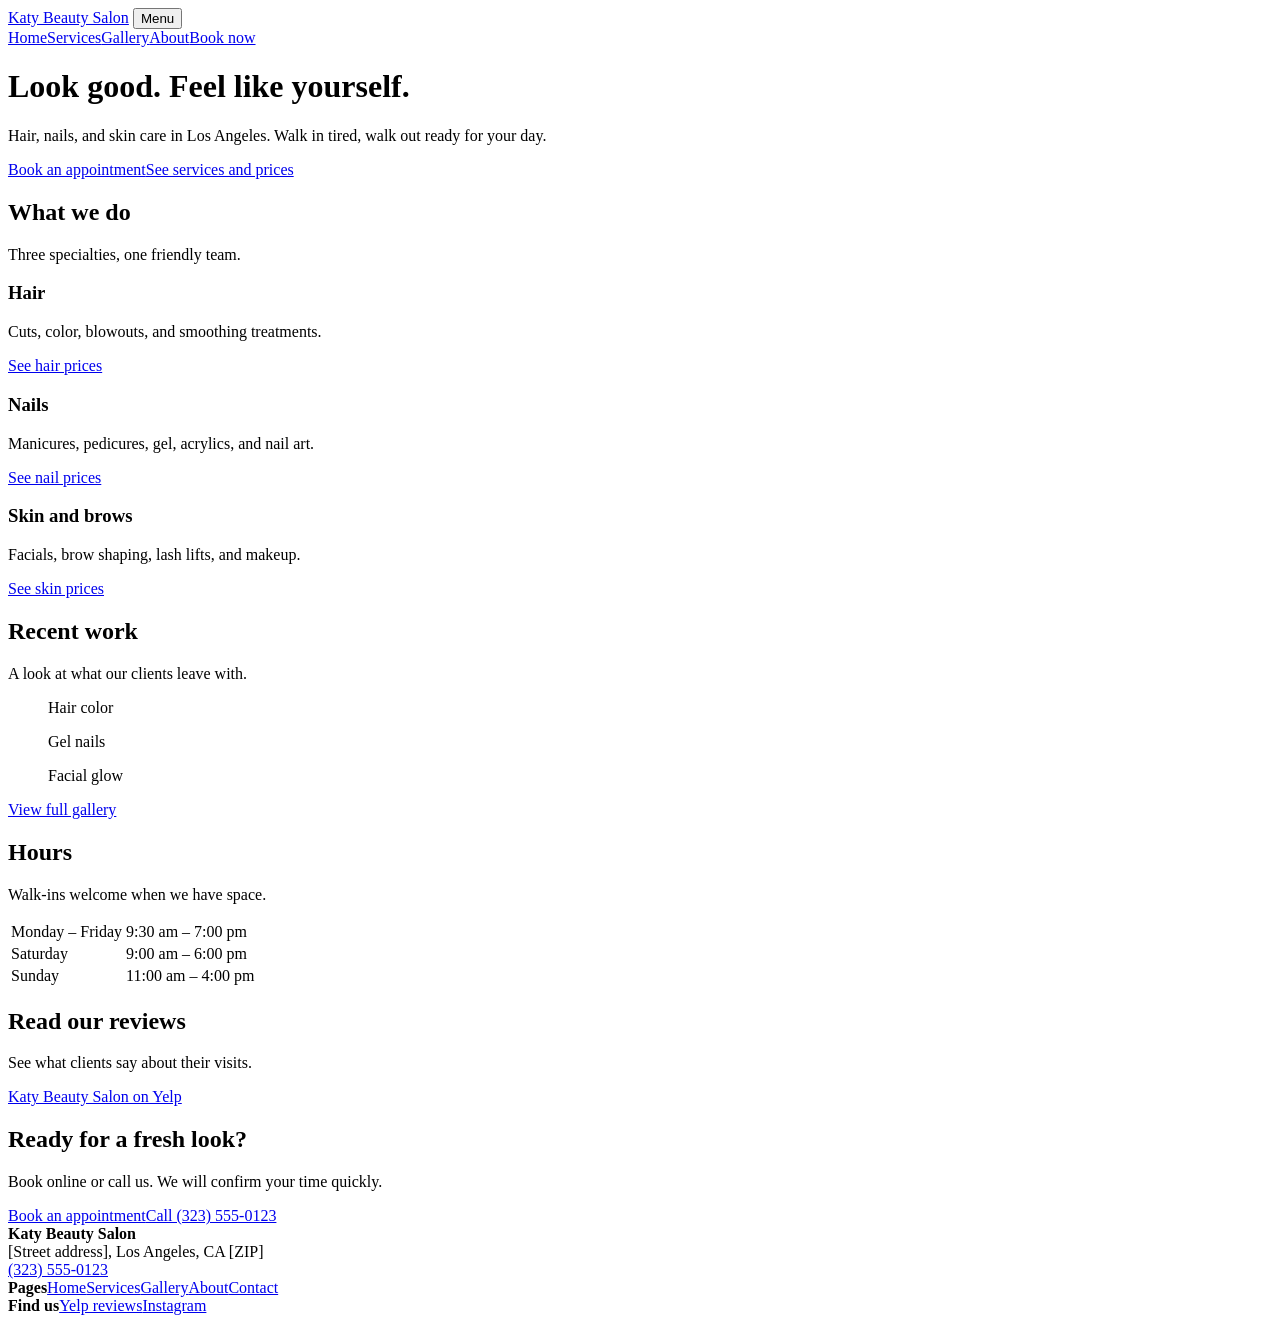
==== index.html @ 082a3955 "Add files via upload" ====
<!DOCTYPE html>
<html lang="en"><head><meta charset="utf-8"><meta name="viewport" content="width=device-width, initial-scale=1">
<title>Hair, Nails & Skin | Katy Beauty Salon, Los Angeles</title><meta name="description" content="Katy Beauty Salon in Los Angeles: haircuts, color, nails, facials and brows. Book your appointment online.">
<link rel="icon" href="data:image/svg+xml,%3Csvg xmlns='http://www.w3.org/2000/svg' viewBox='0 0 100 100'%3E%3Ctext y='.9em' font-size='90'%3E💅%3C/text%3E%3C/svg%3E">
<link rel="preconnect" href="https://fonts.googleapis.com"><link rel="preconnect" href="https://fonts.gstatic.com" crossorigin>
<link href="https://fonts.googleapis.com/css2?family=Bricolage+Grotesque:opsz,wght@12..96,700;12..96,800&family=Figtree:wght@400;500;600&display=swap" rel="stylesheet">
<link rel="stylesheet" href="css/style.css"></head><body>
<header><div class="wrap"><a class="logo" href="index.html">Katy Beauty Salon</a>
<button class="menu-toggle" aria-expanded="false" aria-controls="nav">Menu</button><nav id="nav" aria-label="Main"><a href="index.html" aria-current="page">Home</a><a href="services.html">Services</a><a href="gallery.html">Gallery</a><a href="about.html">About</a><a class="btn" href="contact.html#book">Book now</a></nav></div></header>
<main>
<div class="hero"><div class="wrap"><div><h1>Look good. Feel like yourself.</h1><p class="lede">Hair, nails, and skin care in Los Angeles. Walk in tired, walk out ready for your day.</p>
<div class="cta"><a class="btn" href="contact.html#book">Book an appointment</a><a class="btn ghost" href="services.html">See services and prices</a></div></div><div class="arch" role="img" aria-label="Salon hero photo"></div></div></div>
<section><div class="wrap"><h2>What we do</h2><p class="sub">Three specialties, one friendly team.</p><div class="cards">
<div class="card"><h3>Hair</h3><p>Cuts, color, blowouts, and smoothing treatments.</p><a href="services.html#hair">See hair prices</a></div>
<div class="card"><h3>Nails</h3><p>Manicures, pedicures, gel, acrylics, and nail art.</p><a href="services.html#nails">See nail prices</a></div>
<div class="card"><h3>Skin and brows</h3><p>Facials, brow shaping, lash lifts, and makeup.</p><a href="services.html#skin">See skin prices</a></div></div></div></section>
<section class="band"><div class="wrap"><h2>Recent work</h2><p class="sub">A look at what our clients leave with.</p><div class="grid"><figure class="ph"><img src="images/hair-1.jpg" alt="Hair color at Katy Beauty Salon" loading="lazy" onerror="this.remove()"><figcaption>Hair color</figcaption></figure><figure class="ph"><img src="images/nails-1.jpg" alt="Gel nails at Katy Beauty Salon" loading="lazy" onerror="this.remove()"><figcaption>Gel nails</figcaption></figure><figure class="ph"><img src="images/skin-1.jpg" alt="Facial glow at Katy Beauty Salon" loading="lazy" onerror="this.remove()"><figcaption>Facial glow</figcaption></figure></div><p><a class="btn ghost" href="gallery.html">View full gallery</a></p></div></section>
<section><div class="wrap split"><div><h2>Hours</h2><p class="sub">Walk-ins welcome when we have space.</p><table class="hours" aria-label="Opening hours"><tr><td>Monday – Friday</td><td>9:30 am – 7:00 pm</td></tr><tr><td>Saturday</td><td>9:00 am – 6:00 pm</td></tr><tr><td>Sunday</td><td>11:00 am – 4:00 pm</td></tr></table></div><div><h2>Read our reviews</h2><p class="sub">See what clients say about their visits.</p><a class="btn ghost" href="https://www.yelp.com/biz/katy-beauty-salon-los-angeles-3" target="_blank" rel="noopener">Katy Beauty Salon on Yelp</a></div></div></section><section class="band"><div class="wrap"><h2>Ready for a fresh look?</h2><p class="sub">Book online or call us. We will confirm your time quickly.</p><div class="cta"><a class="btn" href="contact.html#book">Book an appointment</a><a class="btn ghost" href="tel:+13235550123">Call (323) 555-0123</a></div></div></section></main>
<footer><div class="wrap"><div><strong>Katy Beauty Salon</strong><br>[Street address], Los Angeles, CA [ZIP]<br><a href="tel:+13235550123">(323) 555-0123</a></div>
<div><strong>Pages</strong><a href="index.html">Home</a><a href="services.html">Services</a><a href="gallery.html">Gallery</a><a href="about.html">About</a><a href="contact.html">Contact</a></div>
<div><strong>Find us</strong><a href="https://www.yelp.com/biz/katy-beauty-salon-los-angeles-3" target="_blank" rel="noopener">Yelp reviews</a><a href="#">Instagram</a></div></div></footer>
<script src="js/main.js"></script></body></html>
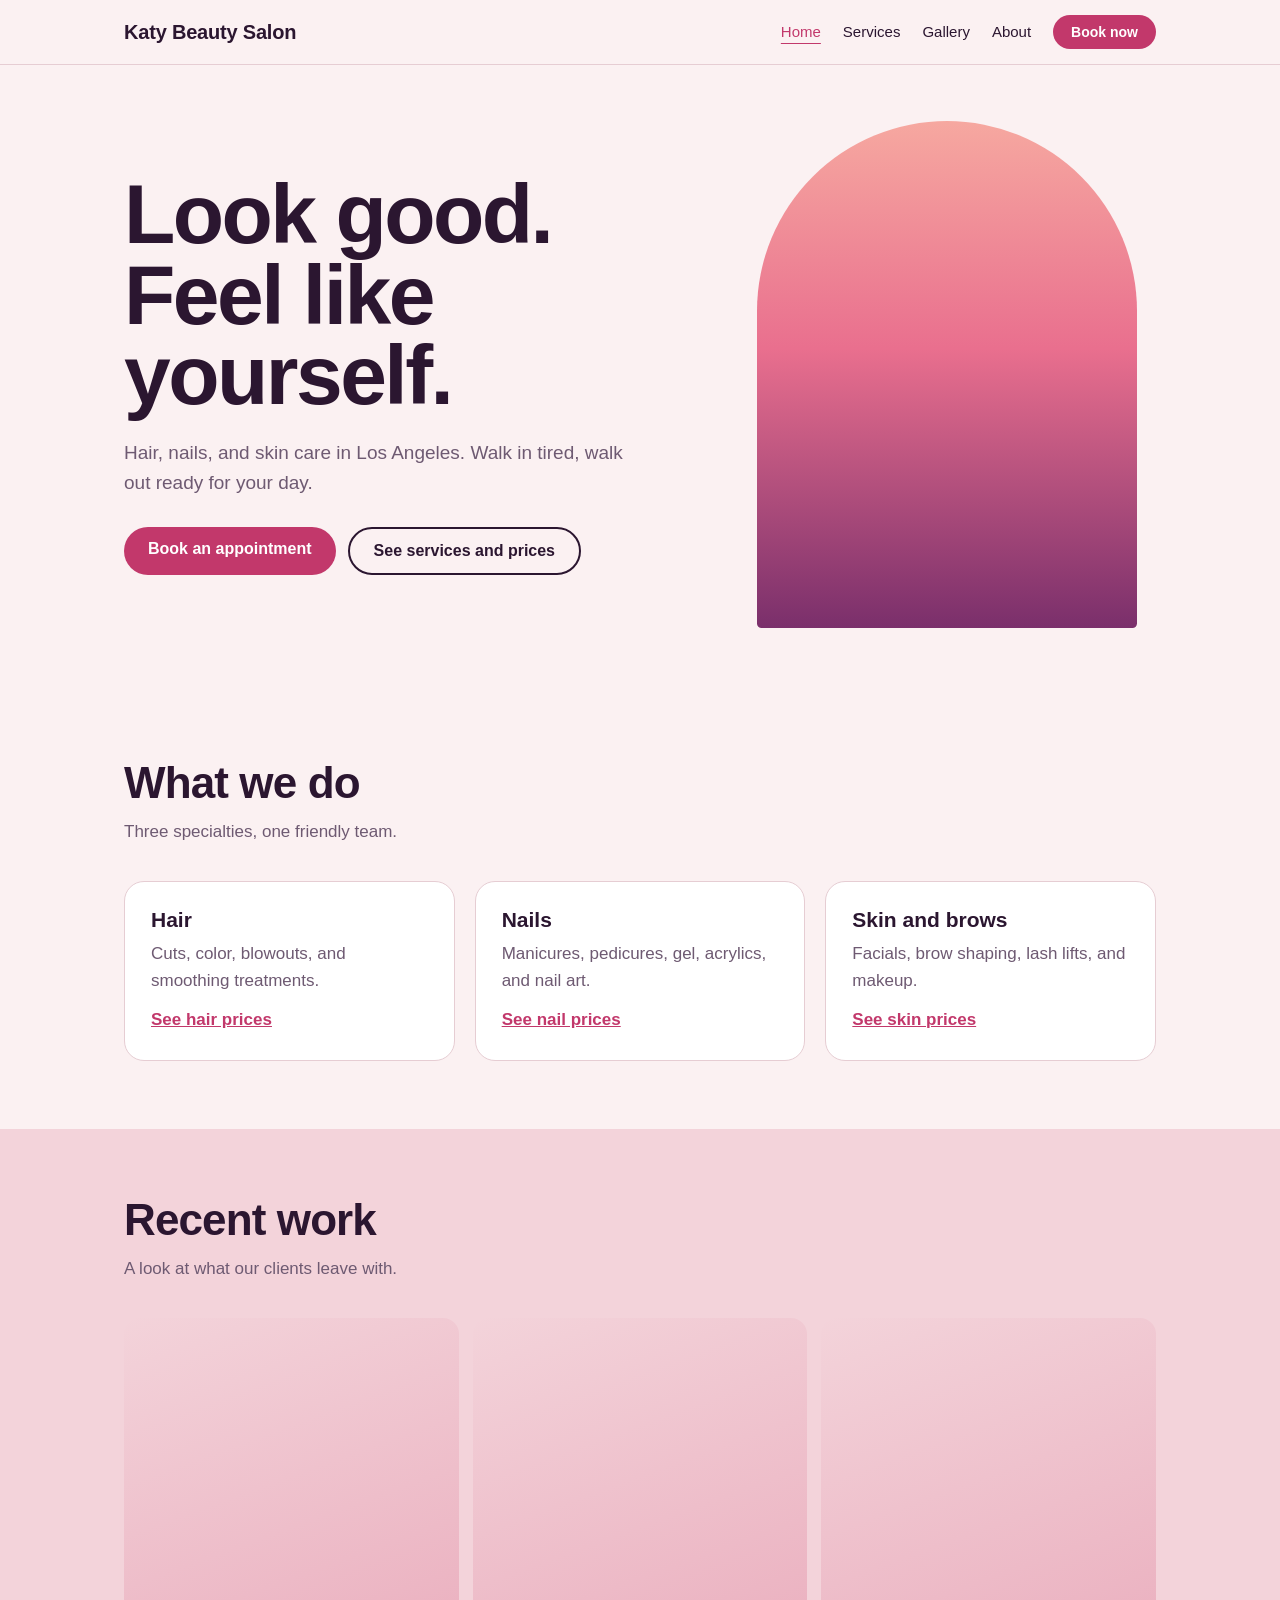
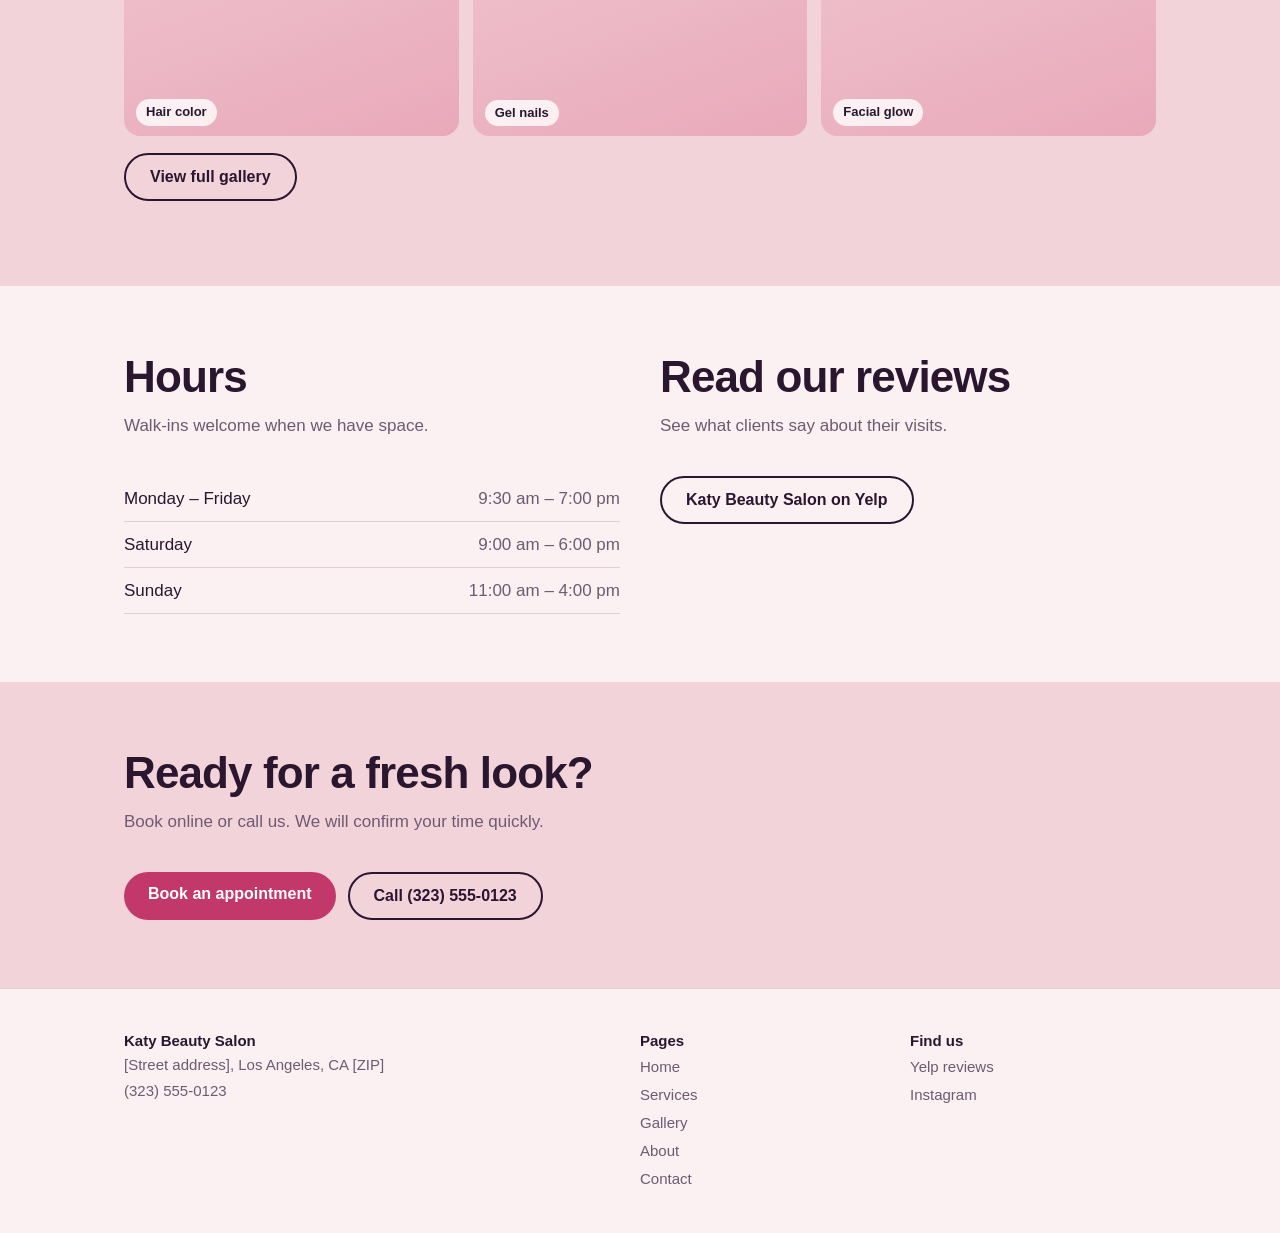
==== commit e840fb45: "Add files via upload" ====
--- a/index.html
+++ b/index.html
@@ -4,7 +4,7 @@
 <link rel="icon" href="data:image/svg+xml,%3Csvg xmlns='http://www.w3.org/2000/svg' viewBox='0 0 100 100'%3E%3Ctext y='.9em' font-size='90'%3E💅%3C/text%3E%3C/svg%3E">
 <link rel="preconnect" href="https://fonts.googleapis.com"><link rel="preconnect" href="https://fonts.gstatic.com" crossorigin>
 <link href="https://fonts.googleapis.com/css2?family=Bricolage+Grotesque:opsz,wght@12..96,700;12..96,800&family=Figtree:wght@400;500;600&display=swap" rel="stylesheet">
-<link rel="stylesheet" href="css/style.css"></head><body>
+<link rel="stylesheet" href="style.css"></head><body>
 <header><div class="wrap"><a class="logo" href="index.html">Katy Beauty Salon</a>
 <button class="menu-toggle" aria-expanded="false" aria-controls="nav">Menu</button><nav id="nav" aria-label="Main"><a href="index.html" aria-current="page">Home</a><a href="services.html">Services</a><a href="gallery.html">Gallery</a><a href="about.html">About</a><a class="btn" href="contact.html#book">Book now</a></nav></div></header>
 <main>
@@ -19,4 +19,4 @@
 <footer><div class="wrap"><div><strong>Katy Beauty Salon</strong><br>[Street address], Los Angeles, CA [ZIP]<br><a href="tel:+13235550123">(323) 555-0123</a></div>
 <div><strong>Pages</strong><a href="index.html">Home</a><a href="services.html">Services</a><a href="gallery.html">Gallery</a><a href="about.html">About</a><a href="contact.html">Contact</a></div>
 <div><strong>Find us</strong><a href="https://www.yelp.com/biz/katy-beauty-salon-los-angeles-3" target="_blank" rel="noopener">Yelp reviews</a><a href="#">Instagram</a></div></div></footer>
-<script src="js/main.js"></script></body></html>+<script src="main.js"></script></body></html>
--- a/style.css
+++ b/style.css
@@ -0,0 +1,52 @@
+:root{--bg:#FBF1F2;--surface:#fff;--ink:#2B1630;--muted:#6E5A72;--accent:#C2386B;--accent-ink:#fff;--soft:#F3D3DA;--line:#E6CDD3;
+--display:"Bricolage Grotesque","Helvetica Neue",Arial,sans-serif;--body:"Figtree","Helvetica Neue",Arial,sans-serif}
+@media(prefers-color-scheme:dark){:root{--bg:#1D0F22;--surface:#2A1830;--ink:#FBEFF1;--muted:#C9B3CC;--accent:#F07BA3;--accent-ink:#2B1630;--soft:#3C2342;--line:#47304D}}
+*{box-sizing:border-box}html{scroll-behavior:smooth}
+body{margin:0;background:var(--bg);color:var(--ink);font:400 17px/1.6 var(--body)}
+a{color:inherit}:focus-visible{outline:3px solid var(--accent);outline-offset:3px}
+.wrap{max-width:1080px;margin:0 auto;padding:0 24px}
+header{position:sticky;top:0;z-index:5;background:var(--bg);border-bottom:1px solid var(--line)}
+header .wrap{display:flex;align-items:center;justify-content:space-between;height:64px}
+.logo{font:800 20px var(--display);text-decoration:none;letter-spacing:-.01em}
+nav{display:flex;gap:22px;align-items:center}
+nav a{text-decoration:none;font-weight:500;font-size:15px}nav a:hover,nav a[aria-current]{color:var(--accent)}
+nav a[aria-current]{text-decoration:underline;text-underline-offset:6px}
+.btn{display:inline-block;background:var(--accent);color:var(--accent-ink);padding:13px 24px;border-radius:999px;text-decoration:none;border:0;font:600 16px var(--body);cursor:pointer}
+.btn:hover{filter:brightness(1.08)}.btn.ghost{background:transparent;color:var(--ink);border:2px solid var(--ink)}
+nav .btn{padding:9px 18px;font-size:14px;color:var(--accent-ink)}nav .btn:hover{color:var(--accent-ink)}
+.menu-toggle{display:none;background:none;border:2px solid var(--ink);color:var(--ink);border-radius:10px;padding:6px 12px;font:600 14px var(--body)}
+h1{font:800 clamp(42px,8vw,84px)/.96 var(--display);letter-spacing:-.03em;margin:0 0 22px}
+h2{font:800 clamp(28px,5vw,44px)/1.05 var(--display);letter-spacing:-.02em;margin:0 0 12px}
+h3{font:700 21px var(--display);margin:0 0 8px}
+.lede{font-size:19px;max-width:48ch;color:var(--muted);margin:0 0 28px}
+.sub{color:var(--muted);margin:0 0 36px;max-width:54ch}
+section{padding:68px 0}.band{background:var(--soft)}
+.hero .wrap{display:grid;grid-template-columns:1.15fr .85fr;gap:48px;align-items:center;padding-top:56px;padding-bottom:64px}
+.cta{display:flex;gap:12px;flex-wrap:wrap}
+.arch{aspect-ratio:3/4;border-radius:999px 999px 24px 24px;max-width:380px;width:100%;justify-self:center;
+background:url(images/hero.jpg) center/cover,linear-gradient(180deg,#F6A8A0,#E96F8E 45%,#7A2F6B)}
+.pagehead{padding:56px 0 8px}.pagehead h1{font-size:clamp(38px,6vw,64px)}
+.cards{display:grid;grid-template-columns:repeat(3,1fr);gap:20px}
+.card{background:var(--surface);border:1px solid var(--line);border-radius:20px;padding:26px}
+.card p{color:var(--muted);margin:0 0 12px}.card a{font-weight:600;color:var(--accent)}
+.price li{display:flex;justify-content:space-between;gap:12px;padding:10px 0;border-top:1px solid var(--line)}
+.price{list-style:none;margin:0;padding:0}.price li:first-child{border-top:0}.price b{color:var(--accent);font-weight:600;white-space:nowrap}
+.grid{display:grid;grid-template-columns:repeat(3,1fr);gap:14px}
+.grid.two{grid-template-columns:repeat(2,1fr)}
+.ph{aspect-ratio:4/5;border-radius:16px;overflow:hidden;background:linear-gradient(160deg,var(--soft),#E9A9BA);position:relative;margin:0}
+.ph img{width:100%;height:100%;object-fit:cover;display:block;position:absolute;inset:0}
+.ph figcaption{position:absolute;left:12px;bottom:10px;font-size:13px;font-weight:600;color:#2B1630;background:rgba(255,255,255,.8);padding:3px 10px;border-radius:99px}
+.ph img+figcaption{display:none}
+.split{display:grid;grid-template-columns:1fr 1fr;gap:40px;align-items:start}
+.hours{width:100%;border-collapse:collapse}.hours td{padding:9px 0;border-bottom:1px solid var(--line)}.hours td:last-child{text-align:right;color:var(--muted)}
+form{display:grid;gap:14px;background:var(--surface);border:1px solid var(--line);border-radius:20px;padding:26px}
+label{font-weight:600;font-size:14px;display:grid;gap:6px}
+input,select,textarea{font:400 16px var(--body);padding:12px 14px;border:1px solid var(--line);border-radius:12px;background:var(--bg);color:var(--ink);width:100%}
+.note{font-size:14px;color:var(--muted);margin:0;min-height:1.4em}
+footer{border-top:1px solid var(--line);padding:40px 0;color:var(--muted);font-size:15px}
+footer .wrap{display:grid;grid-template-columns:2fr 1fr 1fr;gap:24px}footer a{display:block;text-decoration:none;padding:2px 0}footer a:hover{color:var(--accent)}
+footer strong{color:var(--ink)}
+@media(max-width:820px){
+.hero .wrap,.split,.cards,footer .wrap{grid-template-columns:1fr}.grid{grid-template-columns:repeat(2,1fr)}.arch{max-width:260px}
+.menu-toggle{display:block}nav{display:none;position:absolute;top:64px;left:0;right:0;background:var(--bg);border-bottom:1px solid var(--line);flex-direction:column;align-items:flex-start;padding:16px 24px;gap:14px}
+nav.open{display:flex}}
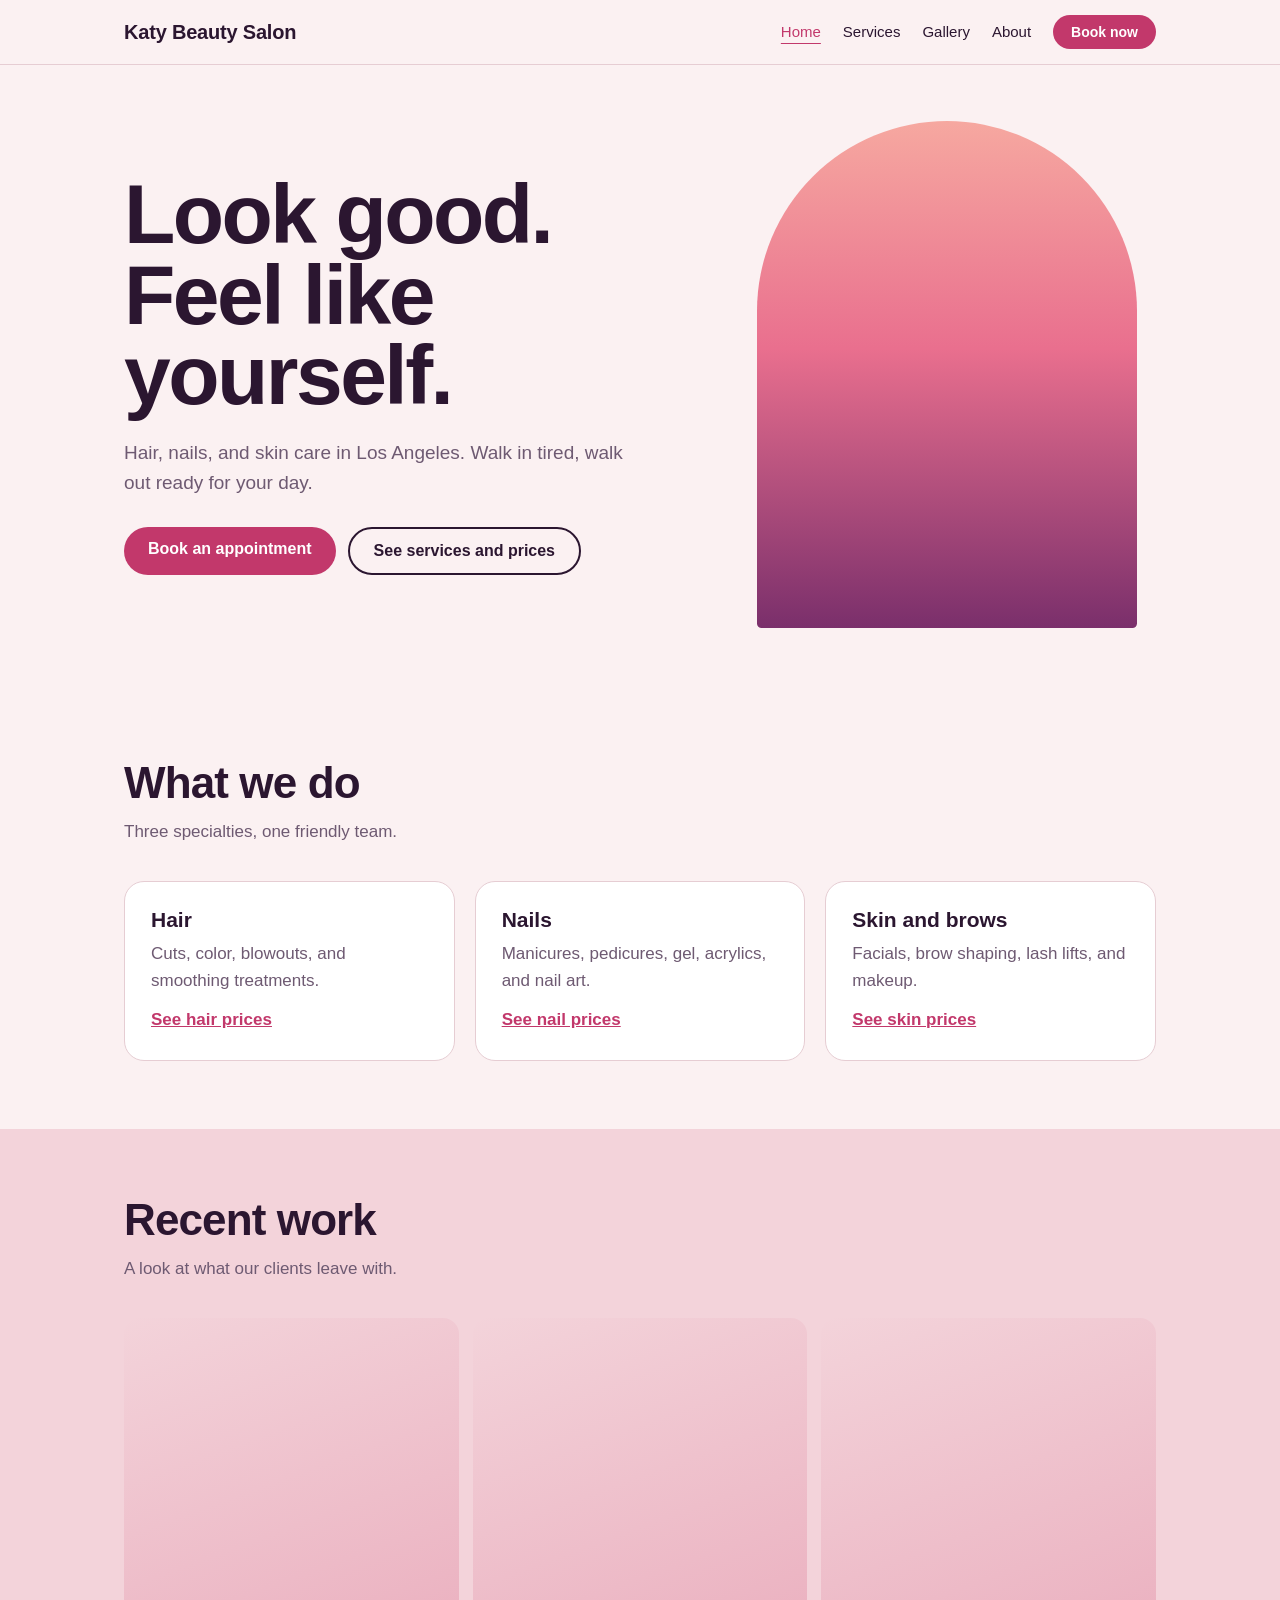
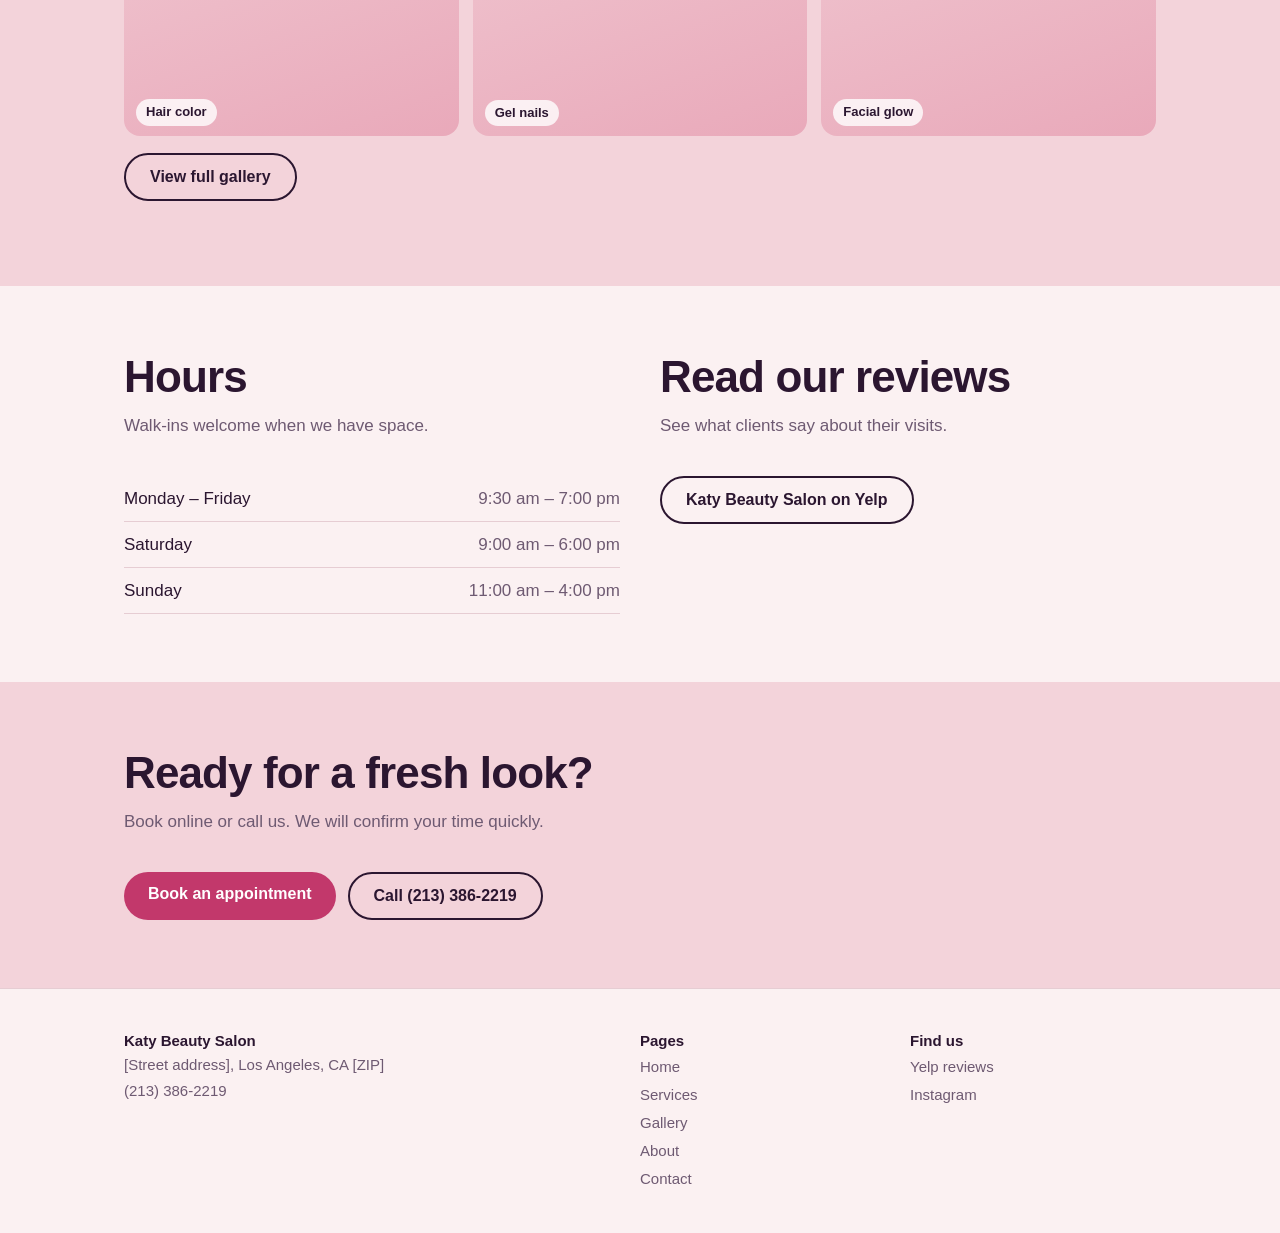
==== commit 630d47f1: "Add files via upload" ====
--- a/index.html
+++ b/index.html
@@ -15,8 +15,8 @@
 <div class="card"><h3>Nails</h3><p>Manicures, pedicures, gel, acrylics, and nail art.</p><a href="services.html#nails">See nail prices</a></div>
 <div class="card"><h3>Skin and brows</h3><p>Facials, brow shaping, lash lifts, and makeup.</p><a href="services.html#skin">See skin prices</a></div></div></div></section>
 <section class="band"><div class="wrap"><h2>Recent work</h2><p class="sub">A look at what our clients leave with.</p><div class="grid"><figure class="ph"><img src="images/hair-1.jpg" alt="Hair color at Katy Beauty Salon" loading="lazy" onerror="this.remove()"><figcaption>Hair color</figcaption></figure><figure class="ph"><img src="images/nails-1.jpg" alt="Gel nails at Katy Beauty Salon" loading="lazy" onerror="this.remove()"><figcaption>Gel nails</figcaption></figure><figure class="ph"><img src="images/skin-1.jpg" alt="Facial glow at Katy Beauty Salon" loading="lazy" onerror="this.remove()"><figcaption>Facial glow</figcaption></figure></div><p><a class="btn ghost" href="gallery.html">View full gallery</a></p></div></section>
-<section><div class="wrap split"><div><h2>Hours</h2><p class="sub">Walk-ins welcome when we have space.</p><table class="hours" aria-label="Opening hours"><tr><td>Monday – Friday</td><td>9:30 am – 7:00 pm</td></tr><tr><td>Saturday</td><td>9:00 am – 6:00 pm</td></tr><tr><td>Sunday</td><td>11:00 am – 4:00 pm</td></tr></table></div><div><h2>Read our reviews</h2><p class="sub">See what clients say about their visits.</p><a class="btn ghost" href="https://www.yelp.com/biz/katy-beauty-salon-los-angeles-3" target="_blank" rel="noopener">Katy Beauty Salon on Yelp</a></div></div></section><section class="band"><div class="wrap"><h2>Ready for a fresh look?</h2><p class="sub">Book online or call us. We will confirm your time quickly.</p><div class="cta"><a class="btn" href="contact.html#book">Book an appointment</a><a class="btn ghost" href="tel:+13235550123">Call (323) 555-0123</a></div></div></section></main>
-<footer><div class="wrap"><div><strong>Katy Beauty Salon</strong><br>[Street address], Los Angeles, CA [ZIP]<br><a href="tel:+13235550123">(323) 555-0123</a></div>
+<section><div class="wrap split"><div><h2>Hours</h2><p class="sub">Walk-ins welcome when we have space.</p><table class="hours" aria-label="Opening hours"><tr><td>Monday – Friday</td><td>9:30 am – 7:00 pm</td></tr><tr><td>Saturday</td><td>9:00 am – 6:00 pm</td></tr><tr><td>Sunday</td><td>11:00 am – 4:00 pm</td></tr></table></div><div><h2>Read our reviews</h2><p class="sub">See what clients say about their visits.</p><a class="btn ghost" href="https://www.yelp.com/biz/katy-beauty-salon-los-angeles-3" target="_blank" rel="noopener">Katy Beauty Salon on Yelp</a></div></div></section><section class="band"><div class="wrap"><h2>Ready for a fresh look?</h2><p class="sub">Book online or call us. We will confirm your time quickly.</p><div class="cta"><a class="btn" href="contact.html#book">Book an appointment</a><a class="btn ghost" href="tel:+12133862219">Call (213) 386-2219</a></div></div></section></main>
+<footer><div class="wrap"><div><strong>Katy Beauty Salon</strong><br>[Street address], Los Angeles, CA [ZIP]<br><a href="tel:+12133862219">(213) 386-2219</a></div>
 <div><strong>Pages</strong><a href="index.html">Home</a><a href="services.html">Services</a><a href="gallery.html">Gallery</a><a href="about.html">About</a><a href="contact.html">Contact</a></div>
 <div><strong>Find us</strong><a href="https://www.yelp.com/biz/katy-beauty-salon-los-angeles-3" target="_blank" rel="noopener">Yelp reviews</a><a href="#">Instagram</a></div></div></footer>
 <script src="main.js"></script></body></html>
